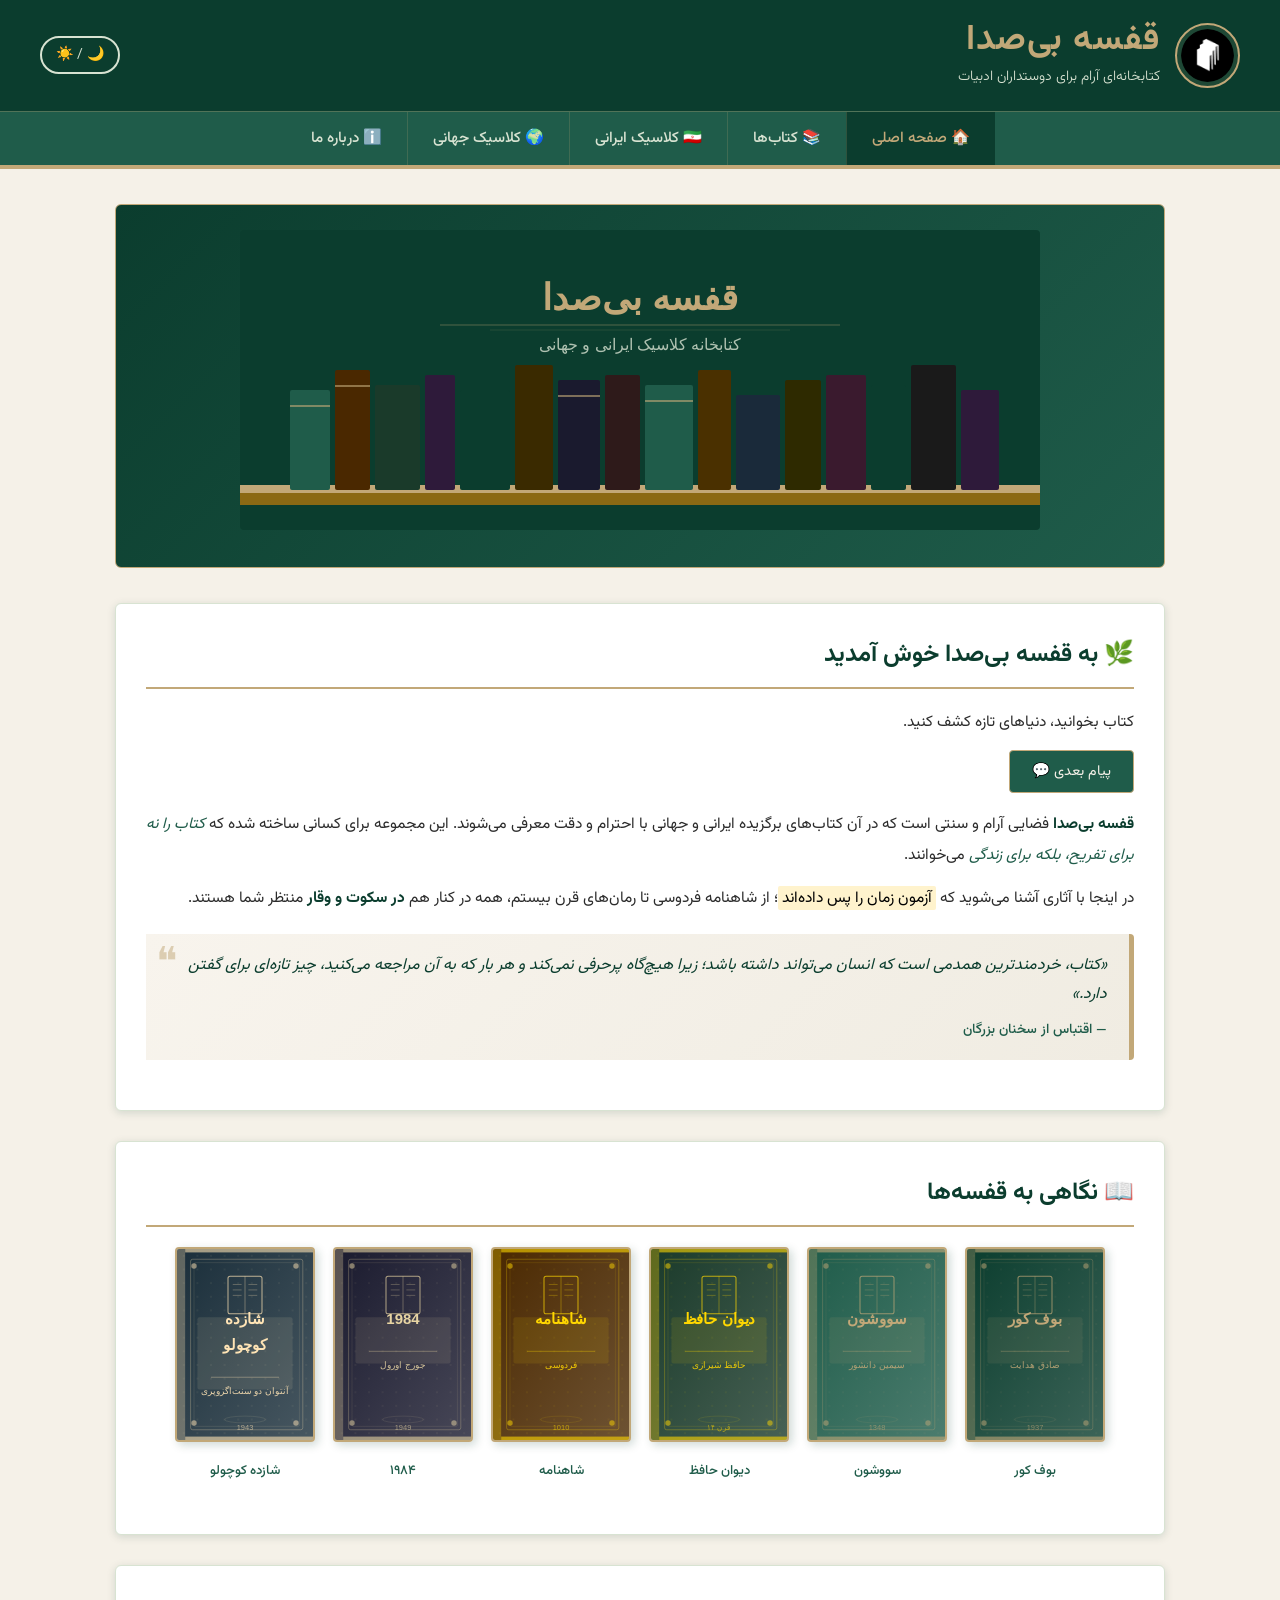
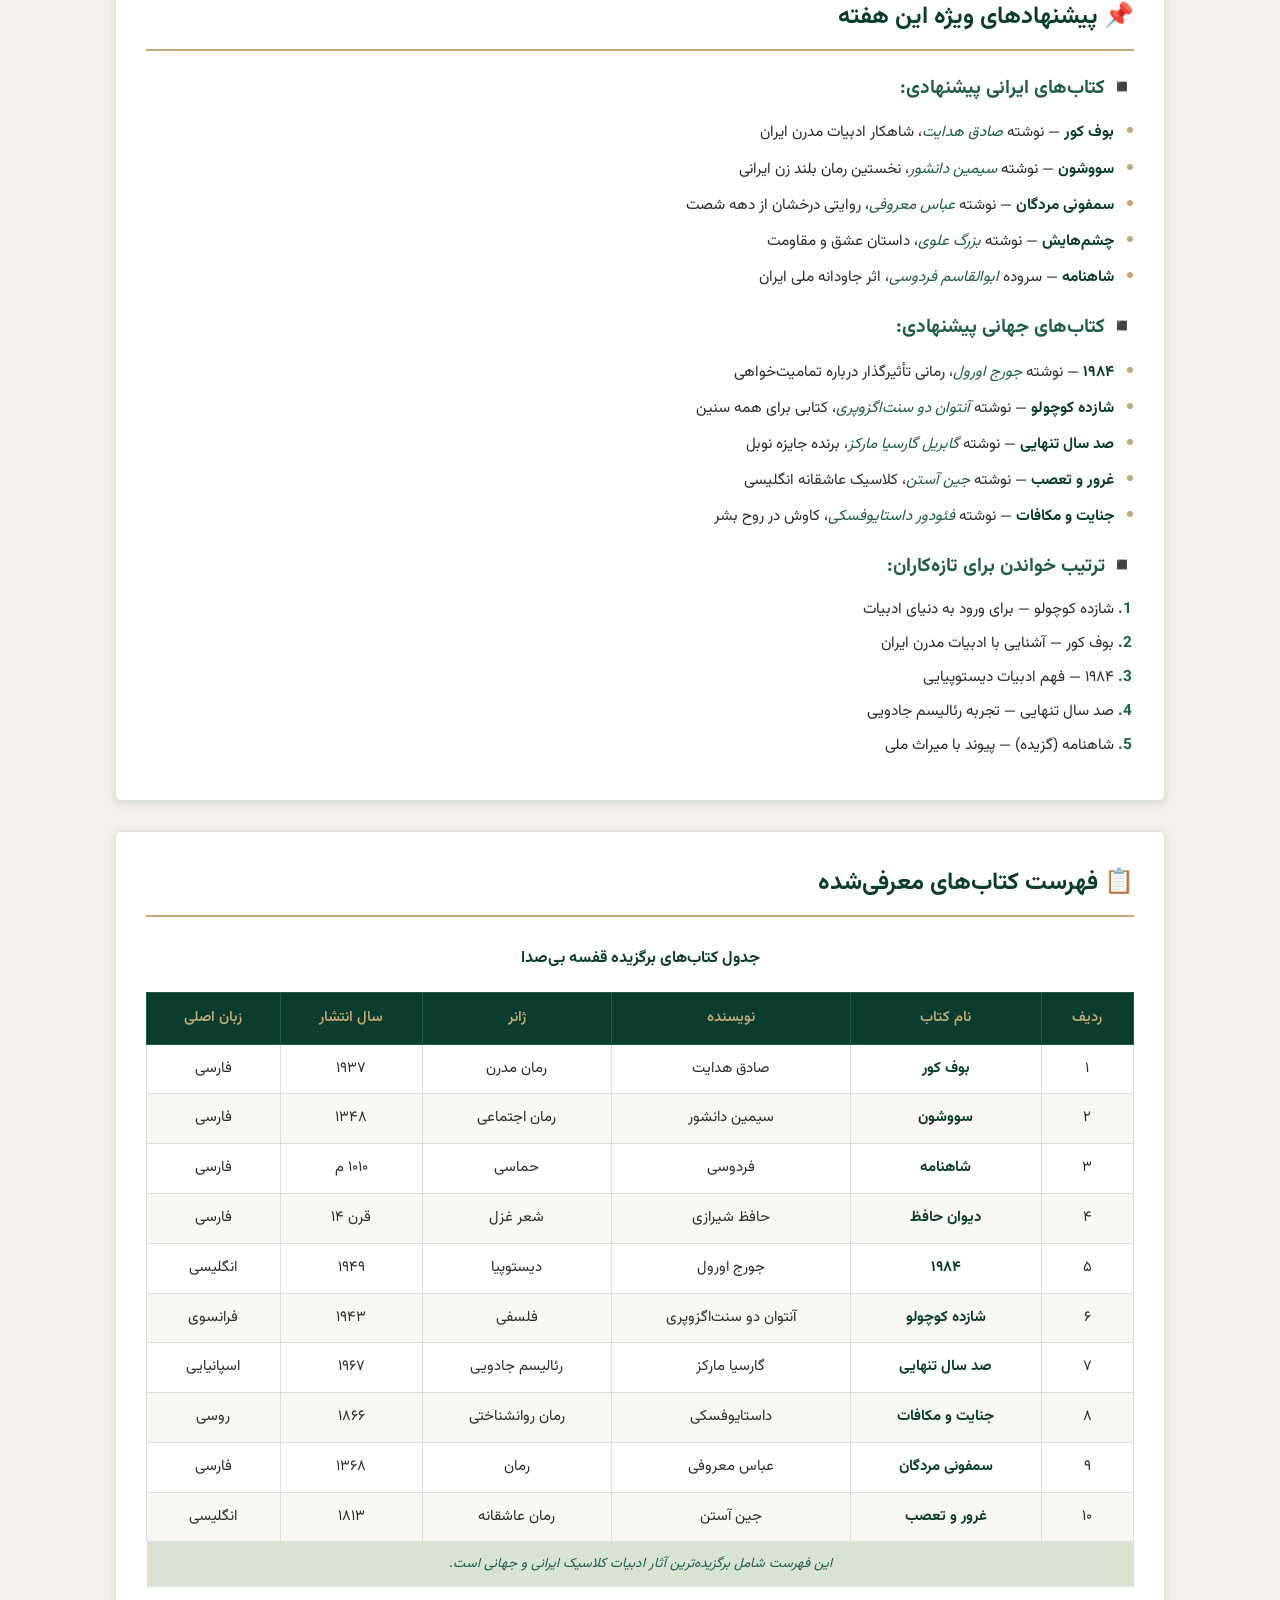
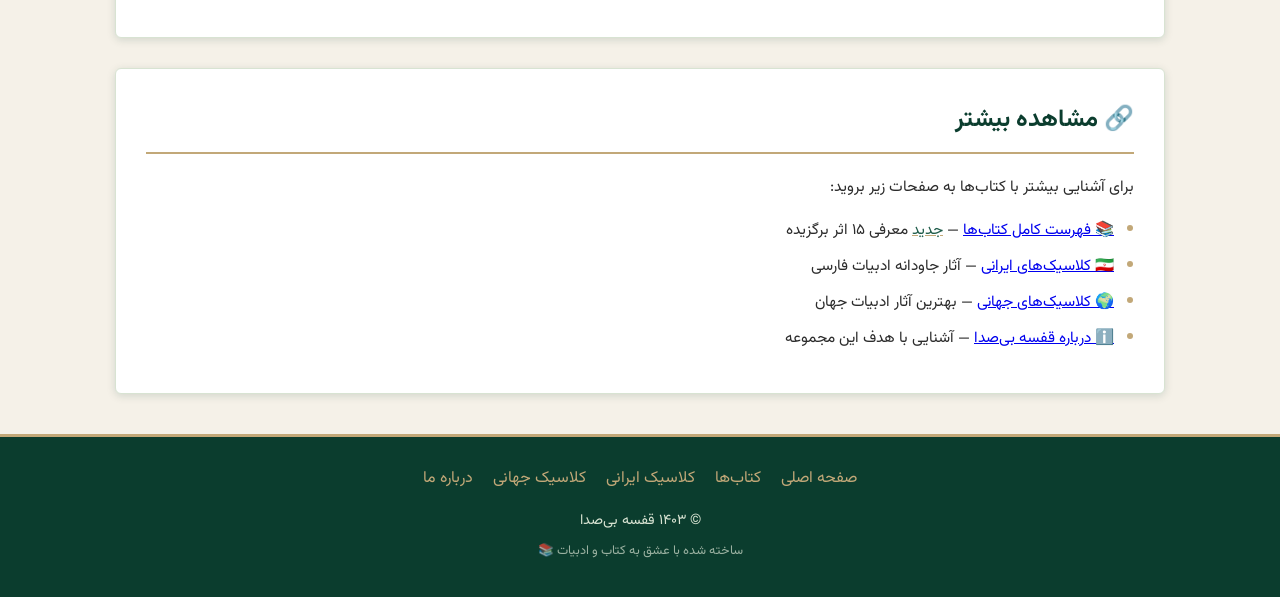
==== index.html @ 4849e629 "Add files via upload" ====
<!DOCTYPE html>
<html lang="fa" dir="rtl">
<head>
    <meta charset="UTF-8">
    <meta name="viewport" content="width=device-width, initial-scale=1.0">
    <title>قفسه بی‌صدا - صفحه اصلی</title>
    <link rel="stylesheet" href="style.css">
</head>
<body>

<!-- ==================== هدر ==================== -->
<header>
    <div class="header-top">
        <a href="index.html" class="logo-area">
            <img src="images/library_main.png" alt="لوگو قفسه بی‌صدا" title="قفسه بی‌صدا" class="logo-img">
            <div class="site-title-area">
                <h1>قفسه بی‌صدا</h1>
                <p>کتابخانه‌ای آرام برای دوستداران ادبیات</p>
            </div>
        </a>
        <button class="theme-btn" onclick="toggleTheme()">🌙 / ☀️</button>
    </div>
    <nav>
        <ul>
            <li><a href="index.html" class="active">🏠 صفحه اصلی</a></li>
            <li><a href="books.html">📚 کتاب‌ها</a></li>
            <li><a href="iranian-classics.html">🇮🇷 کلاسیک ایرانی</a></li>
            <li><a href="world-classics.html">🌍 کلاسیک جهانی</a></li>
            <li><a href="about.html">ℹ️ درباره ما</a></li>
        </ul>
    </nav>
</header>

<!-- ==================== محتوای اصلی ==================== -->
<main>

    <!-- بنر کتابخانه -->
    <div class="page-banner">
        <img src="images/library_hero.svg" alt="قفسه‌های کتابخانه" title="قفسه بی‌صدا - کتابخانه کلاسیک">
    </div>

    <!-- خوش‌آمدگویی -->
    <div class="section">
        <h2>🌿 به قفسه بی‌صدا خوش آمدید</h2>

        <p id="welcome-msg" data-index="0">
            کتاب بخوانید، دنیاهای تازه کشف کنید.
        </p>
        <button class="btn-theme" onclick="changeWelcomeText()" style="margin-bottom:16px;">پیام بعدی 💬</button>

        <p>
            <strong>قفسه بی‌صدا</strong> فضایی آرام و سنتی است که در آن کتاب‌های برگزیده ایرانی و جهانی
            با احترام و دقت معرفی می‌شوند. این مجموعه برای کسانی ساخته شده که
            <em>کتاب را نه برای تفریح، بلکه برای زندگی</em> می‌خوانند.
        </p>
        <p>
            در اینجا با آثاری آشنا می‌شوید که <mark>آزمون زمان را پس داده‌اند</mark>؛
            از شاهنامه فردوسی تا رمان‌های قرن بیستم، همه در کنار هم
            <strong>در سکوت و وقار</strong> منتظر شما هستند.
        </p>

        <!-- نقل قول ادبی -->
        <blockquote>
            «کتاب، خردمندترین همدمی است که انسان می‌تواند داشته باشد؛
            زیرا هیچ‌گاه پرحرفی نمی‌کند و هر بار که به آن مراجعه می‌کنید،
            چیز تازه‌ای برای گفتن دارد.»
            <cite>— اقتباس از سخنان بزرگان</cite>
        </blockquote>
    </div>

    <!-- تصاویر نمایشی کتاب‌ها -->
    <div class="section">
        <h2>📖 نگاهی به قفسه‌ها</h2>
        <div class="books-showcase">
            <figure>
                <img src="images/buf_e_kur.svg" alt="بوف کور - صادق هدایت" title="بوف کور" class="img-book">
                <figcaption>بوف کور</figcaption>
            </figure>
            <figure>
                <img src="images/savushun.svg" alt="سووشون - سیمین دانشور" title="سووشون" class="img-book">
                <figcaption>سووشون</figcaption>
            </figure>
            <figure>
                <img src="images/divan_hafez.svg" alt="دیوان حافظ" title="دیوان حافظ" class="img-book">
                <figcaption>دیوان حافظ</figcaption>
            </figure>
            <figure>
                <img src="images/shahname.svg" alt="شاهنامه فردوسی" title="شاهنامه" class="img-book">
                <figcaption>شاهنامه</figcaption>
            </figure>
            <figure>
                <img src="images/book_1984.svg" alt="1984 - جورج اورول" title="1984" class="img-book">
                <figcaption>۱۹۸۴</figcaption>
            </figure>
            <figure>
                <img src="images/book_littleprince.svg" alt="شازده کوچولو" title="شازده کوچولو" class="img-book">
                <figcaption>شازده کوچولو</figcaption>
            </figure>
        </div>
    </div>

    <!-- لیست کتاب‌های پیشنهادی -->
    <div class="section">
        <h2>📌 پیشنهادهای ویژه این هفته</h2>

        <h3>◾ کتاب‌های ایرانی پیشنهادی:</h3>
        <ul class="styled-list">
            <li><strong>بوف کور</strong> — نوشته <em>صادق هدایت</em>، شاهکار ادبیات مدرن ایران</li>
            <li><strong>سووشون</strong> — نوشته <em>سیمین دانشور</em>، نخستین رمان بلند زن ایرانی</li>
            <li><strong>سمفونی مردگان</strong> — نوشته <em>عباس معروفی</em>، روایتی درخشان از دهه شصت</li>
            <li><strong>چشم‌هایش</strong> — نوشته <em>بزرگ علوی</em>، داستان عشق و مقاومت</li>
            <li><strong>شاهنامه</strong> — سروده <em>ابوالقاسم فردوسی</em>، اثر جاودانه ملی ایران</li>
        </ul>

        <h3>◾ کتاب‌های جهانی پیشنهادی:</h3>
        <ul class="styled-list">
            <li><strong>۱۹۸۴</strong> — نوشته <em>جورج اورول</em>، رمانی تأثیرگذار درباره تمامیت‌خواهی</li>
            <li><strong>شازده کوچولو</strong> — نوشته <em>آنتوان دو سنت‌اگزوپری</em>، کتابی برای همه سنین</li>
            <li><strong>صد سال تنهایی</strong> — نوشته <em>گابریل گارسیا مارکز</em>، برنده جایزه نوبل</li>
            <li><strong>غرور و تعصب</strong> — نوشته <em>جین آستن</em>، کلاسیک عاشقانه انگلیسی</li>
            <li><strong>جنایت و مکافات</strong> — نوشته <em>فئودور داستایوفسکی</em>، کاوش در روح بشر</li>
        </ul>

        <h3>◾ ترتیب خواندن برای تازه‌کاران:</h3>
        <ol class="styled-list">
            <li>شازده کوچولو — برای ورود به دنیای ادبیات</li>
            <li>بوف کور — آشنایی با ادبیات مدرن ایران</li>
            <li>۱۹۸۴ — فهم ادبیات دیستوپیایی</li>
            <li>صد سال تنهایی — تجربه رئالیسم جادویی</li>
            <li>شاهنامه (گزیده) — پیوند با میراث ملی</li>
        </ol>
    </div>

    <!-- جدول کتاب‌ها -->
    <div class="section">
        <h2>📋 فهرست کتاب‌های معرفی‌شده</h2>
        <div class="table-wrap">
            <table>
                <caption>جدول کتاب‌های برگزیده قفسه بی‌صدا</caption>
                <thead>
                    <tr>
                        <th>ردیف</th>
                        <th>نام کتاب</th>
                        <th>نویسنده</th>
                        <th>ژانر</th>
                        <th>سال انتشار</th>
                        <th>زبان اصلی</th>
                    </tr>
                </thead>
                <tbody>
                    <tr>
                        <td>۱</td>
                        <td><strong>بوف کور</strong></td>
                        <td>صادق هدایت</td>
                        <td>رمان مدرن</td>
                        <td>۱۹۳۷</td>
                        <td>فارسی</td>
                    </tr>
                    <tr>
                        <td>۲</td>
                        <td><strong>سووشون</strong></td>
                        <td>سیمین دانشور</td>
                        <td>رمان اجتماعی</td>
                        <td>۱۳۴۸</td>
                        <td>فارسی</td>
                    </tr>
                    <tr>
                        <td>۳</td>
                        <td><strong>شاهنامه</strong></td>
                        <td>فردوسی</td>
                        <td>حماسی</td>
                        <td>۱۰۱۰ م</td>
                        <td>فارسی</td>
                    </tr>
                    <tr>
                        <td>۴</td>
                        <td><strong>دیوان حافظ</strong></td>
                        <td>حافظ شیرازی</td>
                        <td>شعر غزل</td>
                        <td>قرن ۱۴</td>
                        <td>فارسی</td>
                    </tr>
                    <tr>
                        <td>۵</td>
                        <td><strong>۱۹۸۴</strong></td>
                        <td>جورج اورول</td>
                        <td>دیستوپیا</td>
                        <td>۱۹۴۹</td>
                        <td>انگلیسی</td>
                    </tr>
                    <tr>
                        <td>۶</td>
                        <td><strong>شازده کوچولو</strong></td>
                        <td>آنتوان دو سنت‌اگزوپری</td>
                        <td>فلسفی</td>
                        <td>۱۹۴۳</td>
                        <td>فرانسوی</td>
                    </tr>
                    <tr>
                        <td>۷</td>
                        <td><strong>صد سال تنهایی</strong></td>
                        <td>گارسیا مارکز</td>
                        <td>رئالیسم جادویی</td>
                        <td>۱۹۶۷</td>
                        <td>اسپانیایی</td>
                    </tr>
                    <tr>
                        <td>۸</td>
                        <td><strong>جنایت و مکافات</strong></td>
                        <td>داستایوفسکی</td>
                        <td>رمان روانشناختی</td>
                        <td>۱۸۶۶</td>
                        <td>روسی</td>
                    </tr>
                    <tr>
                        <td>۹</td>
                        <td><strong>سمفونی مردگان</strong></td>
                        <td>عباس معروفی</td>
                        <td>رمان</td>
                        <td>۱۳۶۸</td>
                        <td>فارسی</td>
                    </tr>
                    <tr>
                        <td>۱۰</td>
                        <td><strong>غرور و تعصب</strong></td>
                        <td>جین آستن</td>
                        <td>رمان عاشقانه</td>
                        <td>۱۸۱۳</td>
                        <td>انگلیسی</td>
                    </tr>
                </tbody>
                <tfoot>
                    <tr>
                        <td colspan="6">این فهرست شامل برگزیده‌ترین آثار ادبیات کلاسیک ایرانی و جهانی است.</td>
                    </tr>
                </tfoot>
            </table>
        </div>
    </div>

    <!-- لینک به صفحات دیگر -->
    <div class="section">
        <h2>🔗 مشاهده بیشتر</h2>
        <p>برای آشنایی بیشتر با کتاب‌ها به صفحات زیر بروید:</p>
        <ul class="styled-list">
            <li>
                <a href="books.html" title="مشاهده تمام کتاب‌ها">📚 فهرست کامل کتاب‌ها</a>
                — <ins>جدید</ins> معرفی ۱۵ اثر برگزیده
            </li>
            <li>
                <a href="iranian-classics.html" title="کلاسیک‌های ایرانی">🇮🇷 کلاسیک‌های ایرانی</a>
                — آثار جاودانه ادبیات فارسی
            </li>
            <li>
                <a href="world-classics.html" title="کلاسیک‌های جهانی">🌍 کلاسیک‌های جهانی</a>
                — بهترین آثار ادبیات جهان
            </li>
            <li>
                <a href="about.html" title="درباره سایت">ℹ️ درباره قفسه بی‌صدا</a>
                — آشنایی با هدف این مجموعه
            </li>
        </ul>
    </div>

</main>

<!-- ==================== فوتر ==================== -->
<footer>
    <ul class="footer-nav">
        <li><a href="index.html">صفحه اصلی</a></li>
        <li><a href="books.html">کتاب‌ها</a></li>
        <li><a href="iranian-classics.html">کلاسیک ایرانی</a></li>
        <li><a href="world-classics.html">کلاسیک جهانی</a></li>
        <li><a href="about.html">درباره ما</a></li>
    </ul>
    <p>© ۱۴۰۳ قفسه بی‌صدا</p>
    <p style="font-size:0.8rem; opacity:0.7; margin-top:5px;">ساخته شده با عشق به کتاب و ادبیات 📚</p>
</footer>

<script src="script.js"></script>
</body>
</html>
---- style.css ----
/* ==========================================
   قفسه بی‌صدا - استایل اصلی
   ========================================== */

/* فونت فارسی */
@import url('https://fonts.googleapis.com/css2?family=Vazirmatn:wght@300;400;500;700&display=swap');

/* متغیرهای رنگی */
:root {
    --color-dark-green: #0B3D2E;
    --color-medium-green: #1F5C4A;
    --color-light-green: #D8E3D2;
    --color-cream: #F5F1E8;
    --color-gold: #C2A878;
    --color-white: #FFFFFF;
    --color-text: #2C2C2C;
    --color-text-light: #5A5A5A;
    --shadow: 0 2px 8px rgba(11, 61, 46, 0.15);
}

/* ریست پایه */
* {
    margin: 0;
    padding: 0;
    box-sizing: border-box;
}

/* پایه صفحه */
body {
    font-family: 'Vazirmatn', 'IRANSans', Tahoma, sans-serif;
    background-color: var(--color-cream);
    color: var(--color-text);
    direction: rtl;
    text-align: right;
    line-height: 1.8;
    font-size: 16px;
}

/* ==========================================
   هدر
   ========================================== */

header {
    background-color: var(--color-dark-green);
    color: var(--color-white);
    padding: 0;
    border-bottom: 4px solid var(--color-gold);
}

.header-top {
    display: flex;
    align-items: center;
    justify-content: space-between;
    padding: 20px 40px;
    flex-wrap: wrap;
    gap: 15px;
}

.logo-area {
    display: flex;
    align-items: center;
    gap: 15px;
    text-decoration: none;
    color: inherit;
}

.logo-img {
    width: 65px;
    height: 65px;
    border-radius: 50%;
    border: 2px solid var(--color-gold);
    padding: 4px;
    background: rgba(194, 168, 120, 0.1);
}

.site-title-area h1 {
    font-family: 'Vazirmatn', serif;
    font-size: 2.2rem;
    color: var(--color-gold);
    font-weight: 700;
    letter-spacing: 1px;
    line-height: 1.2;
}

.site-title-area p {
    font-size: 0.88rem;
    color: var(--color-light-green);
    margin-top: 3px;
    font-weight: 300;
}

/* ==========================================
   ناوبری
   ========================================== */

nav {
    background-color: var(--color-medium-green);
    border-top: 1px solid rgba(194, 168, 120, 0.3);
}

nav ul {
    list-style: none;
    display: flex;
    justify-content: center;
    flex-wrap: wrap;
    padding: 0;
    margin: 0;
}

nav ul li a {
    display: block;
    color: var(--color-light-green);
    text-decoration: none;
    padding: 13px 25px;
    font-size: 0.95rem;
    font-weight: 500;
    transition: background-color 0.2s, color 0.2s;
    border-left: 1px solid rgba(194, 168, 120, 0.2);
}

nav ul li:last-child a {
    border-left: none;
}

nav ul li a:hover,
nav ul li a.active {
    background-color: var(--color-dark-green);
    color: var(--color-gold);
}

/* ==========================================
   محتوای اصلی
   ========================================== */

main {
    max-width: 1100px;
    margin: 35px auto;
    padding: 0 25px;
}

/* ==========================================
   بنر بالای صفحه
   ========================================== */

.page-banner {
    text-align: center;
    margin-bottom: 35px;
    padding: 25px;
    background: linear-gradient(135deg, var(--color-dark-green), var(--color-medium-green));
    border-radius: 6px;
    border: 1px solid var(--color-gold);
}

.page-banner img {
    max-width: 100%;
    border-radius: 4px;
}

.page-banner h2 {
    color: var(--color-gold);
    font-size: 1.9rem;
    margin-bottom: 8px;
}

.page-banner p {
    color: var(--color-light-green);
    font-size: 1rem;
}

/* ==========================================
   بخش‌های محتوا
   ========================================== */

.section {
    background-color: var(--color-white);
    border: 1px solid var(--color-light-green);
    border-radius: 6px;
    padding: 30px;
    margin-bottom: 30px;
    box-shadow: var(--shadow);
}

.section h2 {
    color: var(--color-dark-green);
    font-size: 1.5rem;
    margin-bottom: 18px;
    padding-bottom: 10px;
    border-bottom: 2px solid var(--color-gold);
}

.section h3 {
    color: var(--color-medium-green);
    font-size: 1.2rem;
    margin-bottom: 12px;
    margin-top: 20px;
}

.section p {
    color: var(--color-text);
    margin-bottom: 12px;
    font-size: 0.97rem;
    line-height: 2;
}

/* ==========================================
   تصاویر
   ========================================== */

.img-book {
    width: 140px;
    height: 195px;
    object-fit: cover;
    border: 2px solid var(--color-gold);
    border-radius: 4px;
    box-shadow: 3px 3px 10px rgba(11, 61, 46, 0.2);
    transition: transform 0.2s;
}

.img-book:hover {
    transform: translateY(-4px);
}

.img-library {
    width: 100%;
    border-radius: 5px;
    border: 2px solid var(--color-gold);
    margin-bottom: 15px;
}

.books-showcase {
    display: flex;
    flex-wrap: wrap;
    gap: 18px;
    justify-content: center;
    margin: 20px 0;
}

.books-showcase figure {
    text-align: center;
    width: 140px;
}

.books-showcase figcaption {
    font-size: 0.82rem;
    color: var(--color-medium-green);
    margin-top: 6px;
    font-weight: 500;
}

/* ==========================================
   نقل قول
   ========================================== */

blockquote {
    background: linear-gradient(135deg, #f8f4ed, #f0ece2);
    border-right: 5px solid var(--color-gold);
    border-left: none;
    padding: 18px 22px 18px 18px;
    margin: 20px 0;
    font-style: italic;
    color: var(--color-dark-green);
    border-radius: 0 4px 4px 0;
    position: relative;
}

blockquote::before {
    content: '❝';
    font-size: 2.5rem;
    color: var(--color-gold);
    opacity: 0.5;
    position: absolute;
    top: -5px;
    left: 10px;
    font-style: normal;
}

blockquote cite {
    display: block;
    margin-top: 8px;
    font-size: 0.85rem;
    color: var(--color-medium-green);
    font-style: normal;
    font-weight: 500;
}

q {
    color: var(--color-dark-green);
    font-style: italic;
    font-weight: 500;
}

q::before { content: '«'; }
q::after  { content: '»'; }

/* ==========================================
   لیست‌ها
   ========================================== */

.styled-list {
    padding-right: 20px;
    margin: 12px 0;
}

.styled-list li {
    margin-bottom: 8px;
    font-size: 0.96rem;
    line-height: 1.7;
    position: relative;
}

ul.styled-list li::marker {
    color: var(--color-gold);
    font-size: 1.1rem;
}

ol.styled-list li::marker {
    color: var(--color-medium-green);
    font-weight: 700;
}

/* ==========================================
   جداول
   ========================================== */

.table-wrap {
    overflow-x: auto;
    margin: 20px 0;
}

table {
    width: 100%;
    border-collapse: collapse;
    font-size: 0.93rem;
}

table caption {
    font-size: 1rem;
    font-weight: 700;
    color: var(--color-dark-green);
    margin-bottom: 10px;
    text-align: center;
    padding: 8px;
}

thead {
    background-color: var(--color-dark-green);
    color: var(--color-gold);
}

thead th {
    padding: 12px 16px;
    text-align: center;
    font-weight: 600;
    font-size: 0.92rem;
    border: 1px solid var(--color-medium-green);
}

tbody tr {
    background-color: var(--color-white);
    transition: background-color 0.15s;
}

tbody tr:nth-child(even) {
    background-color: #f9f7f2;
}

tbody tr:hover {
    background-color: var(--color-light-green);
}

tbody td {
    padding: 11px 16px;
    text-align: center;
    border: 1px solid #ddd;
    color: var(--color-text);
}

tfoot {
    background-color: var(--color-light-green);
}

tfoot td {
    padding: 10px 16px;
    font-size: 0.85rem;
    color: var(--color-medium-green);
    text-align: center;
    font-style: italic;
}

/* ==========================================
   کارت کتاب
   ========================================== */

.books-grid {
    display: grid;
    grid-template-columns: repeat(auto-fill, minmax(230px, 1fr));
    gap: 25px;
    margin: 20px 0;
}

.book-card {
    background: var(--color-white);
    border: 1px solid var(--color-light-green);
    border-radius: 6px;
    padding: 20px;
    text-align: center;
    box-shadow: var(--shadow);
    transition: transform 0.2s, box-shadow 0.2s;
}

.book-card:hover {
    transform: translateY(-5px);
    box-shadow: 0 6px 18px rgba(11, 61, 46, 0.2);
}

.book-card img {
    width: 110px;
    height: 155px;
    object-fit: cover;
    border: 2px solid var(--color-gold);
    border-radius: 3px;
    margin-bottom: 12px;
}

.book-card h3 {
    color: var(--color-dark-green);
    font-size: 1rem;
    margin-bottom: 5px;
    margin-top: 0;
}

.book-card .author {
    color: var(--color-medium-green);
    font-size: 0.85rem;
    margin-bottom: 8px;
    font-style: italic;
}

.book-card .desc {
    font-size: 0.83rem;
    color: var(--color-text-light);
    line-height: 1.7;
    text-align: right;
}

.book-card .genre {
    display: inline-block;
    background: var(--color-light-green);
    color: var(--color-dark-green);
    font-size: 0.75rem;
    padding: 2px 10px;
    border-radius: 10px;
    margin-top: 8px;
    font-weight: 500;
}

/* ==========================================
   تگ‌های متنی
   ========================================== */

strong { color: var(--color-dark-green); }
em { color: var(--color-medium-green); font-style: italic; }
mark { background-color: #fff3cd; padding: 0 4px; border-radius: 2px; }
del { color: #999; }
ins { text-decoration: underline; color: var(--color-medium-green); text-decoration-color: var(--color-gold); }
abbr { border-bottom: 1px dotted var(--color-gold); cursor: help; }

/* ==========================================
   فرم
   ========================================== */

.contact-form {
    max-width: 600px;
    margin: 0 auto;
}

.form-group {
    margin-bottom: 18px;
}

.form-group label {
    display: block;
    font-weight: 600;
    color: var(--color-dark-green);
    margin-bottom: 6px;
    font-size: 0.93rem;
}

.form-group input[type="text"],
.form-group input[type="email"],
.form-group select,
.form-group textarea {
    width: 100%;
    padding: 10px 14px;
    border: 1px solid #bbb;
    border-radius: 4px;
    font-family: 'Vazirmatn', Tahoma, sans-serif;
    font-size: 0.93rem;
    background: #fdfcf9;
    color: var(--color-text);
    direction: rtl;
    transition: border-color 0.2s;
}

.form-group input:focus,
.form-group select:focus,
.form-group textarea:focus {
    outline: none;
    border-color: var(--color-medium-green);
    box-shadow: 0 0 0 3px rgba(31, 92, 74, 0.1);
}

.form-group textarea {
    height: 130px;
    resize: vertical;
}

.btn-submit {
    background-color: var(--color-dark-green);
    color: var(--color-gold);
    padding: 12px 35px;
    border: 2px solid var(--color-gold);
    border-radius: 4px;
    font-family: 'Vazirmatn', Tahoma, sans-serif;
    font-size: 1rem;
    font-weight: 600;
    cursor: pointer;
    transition: background-color 0.2s, color 0.2s;
}

.btn-submit:hover {
    background-color: var(--color-gold);
    color: var(--color-dark-green);
}

/* ==========================================
   دکمه تغییر رنگ (JS)
   ========================================== */

.btn-theme {
    background-color: var(--color-medium-green);
    color: var(--color-cream);
    padding: 9px 22px;
    border: 1px solid var(--color-gold);
    border-radius: 4px;
    font-family: 'Vazirmatn', Tahoma, sans-serif;
    font-size: 0.9rem;
    cursor: pointer;
    transition: background-color 0.2s;
}

.btn-theme:hover {
    background-color: var(--color-gold);
    color: var(--color-dark-green);
}

/* ==========================================
   بخش ویژه کتاب ایرانی / جهانی
   ========================================== */

.book-detail {
    display: flex;
    gap: 22px;
    align-items: flex-start;
    padding: 22px 0;
    border-bottom: 1px solid var(--color-light-green);
}

.book-detail:last-child {
    border-bottom: none;
}

.book-detail img {
    width: 120px;
    height: 168px;
    flex-shrink: 0;
    border: 2px solid var(--color-gold);
    border-radius: 3px;
    box-shadow: 3px 3px 10px rgba(11, 61, 46, 0.2);
}

.book-detail-info {
    flex: 1;
}

.book-detail-info h3 {
    color: var(--color-dark-green);
    font-size: 1.2rem;
    margin-bottom: 5px;
    margin-top: 0;
}

.book-detail-info .meta {
    font-size: 0.85rem;
    color: var(--color-medium-green);
    margin-bottom: 10px;
}

/* ==========================================
   فوتر
   ========================================== */

footer {
    background-color: var(--color-dark-green);
    color: var(--color-light-green);
    text-align: center;
    padding: 28px 20px;
    border-top: 3px solid var(--color-gold);
    margin-top: 40px;
}

footer p {
    margin-bottom: 6px;
    font-size: 0.9rem;
}

footer a {
    color: var(--color-gold);
    text-decoration: none;
}

footer a:hover {
    text-decoration: underline;
}

.footer-nav {
    display: flex;
    justify-content: center;
    gap: 20px;
    flex-wrap: wrap;
    margin-bottom: 14px;
    list-style: none;
    padding: 0;
}

/* ==========================================
   ریسپانسیو
   ========================================== */

@media (max-width: 700px) {
    .header-top { padding: 15px 18px; }
    .site-title-area h1 { font-size: 1.6rem; }
    nav ul li a { padding: 10px 14px; font-size: 0.88rem; }
    main { padding: 0 14px; margin: 20px auto; }
    .books-grid { grid-template-columns: repeat(auto-fill, minmax(160px, 1fr)); gap: 15px; }
    .book-detail { flex-direction: column; align-items: center; }
    .book-detail img { width: 100px; height: 140px; }
    .section { padding: 18px; }
}
.dark {
    background-color: #1a1a1a;
    color: white;
}
.theme-btn {
    background: transparent;
    border: 2px solid #D8E3D2; /* کرم روشن هماهنگ با سبز زیتونی */
    color: #D8E3D2;
    padding: 6px 14px;
    border-radius: 20px;
    cursor: pointer;
    font-size: 14px;
    font-family: inherit;
    transition: 0.3s ease;
}

/* هاور */
.theme-btn:hover {
    background: #D8E3D2;
    color: #1F5C4A; /* سبز زیتونی */
    transform: scale(1.05);
}

/* حالت فعال (Dark Mode اگر خواستی) */
.dark .theme-btn {
    border-color: #C2A878;
    color: #C2A878;
}

.dark .theme-btn:hover {
    background: #C2A878;
    color: #0B3D2E;
}
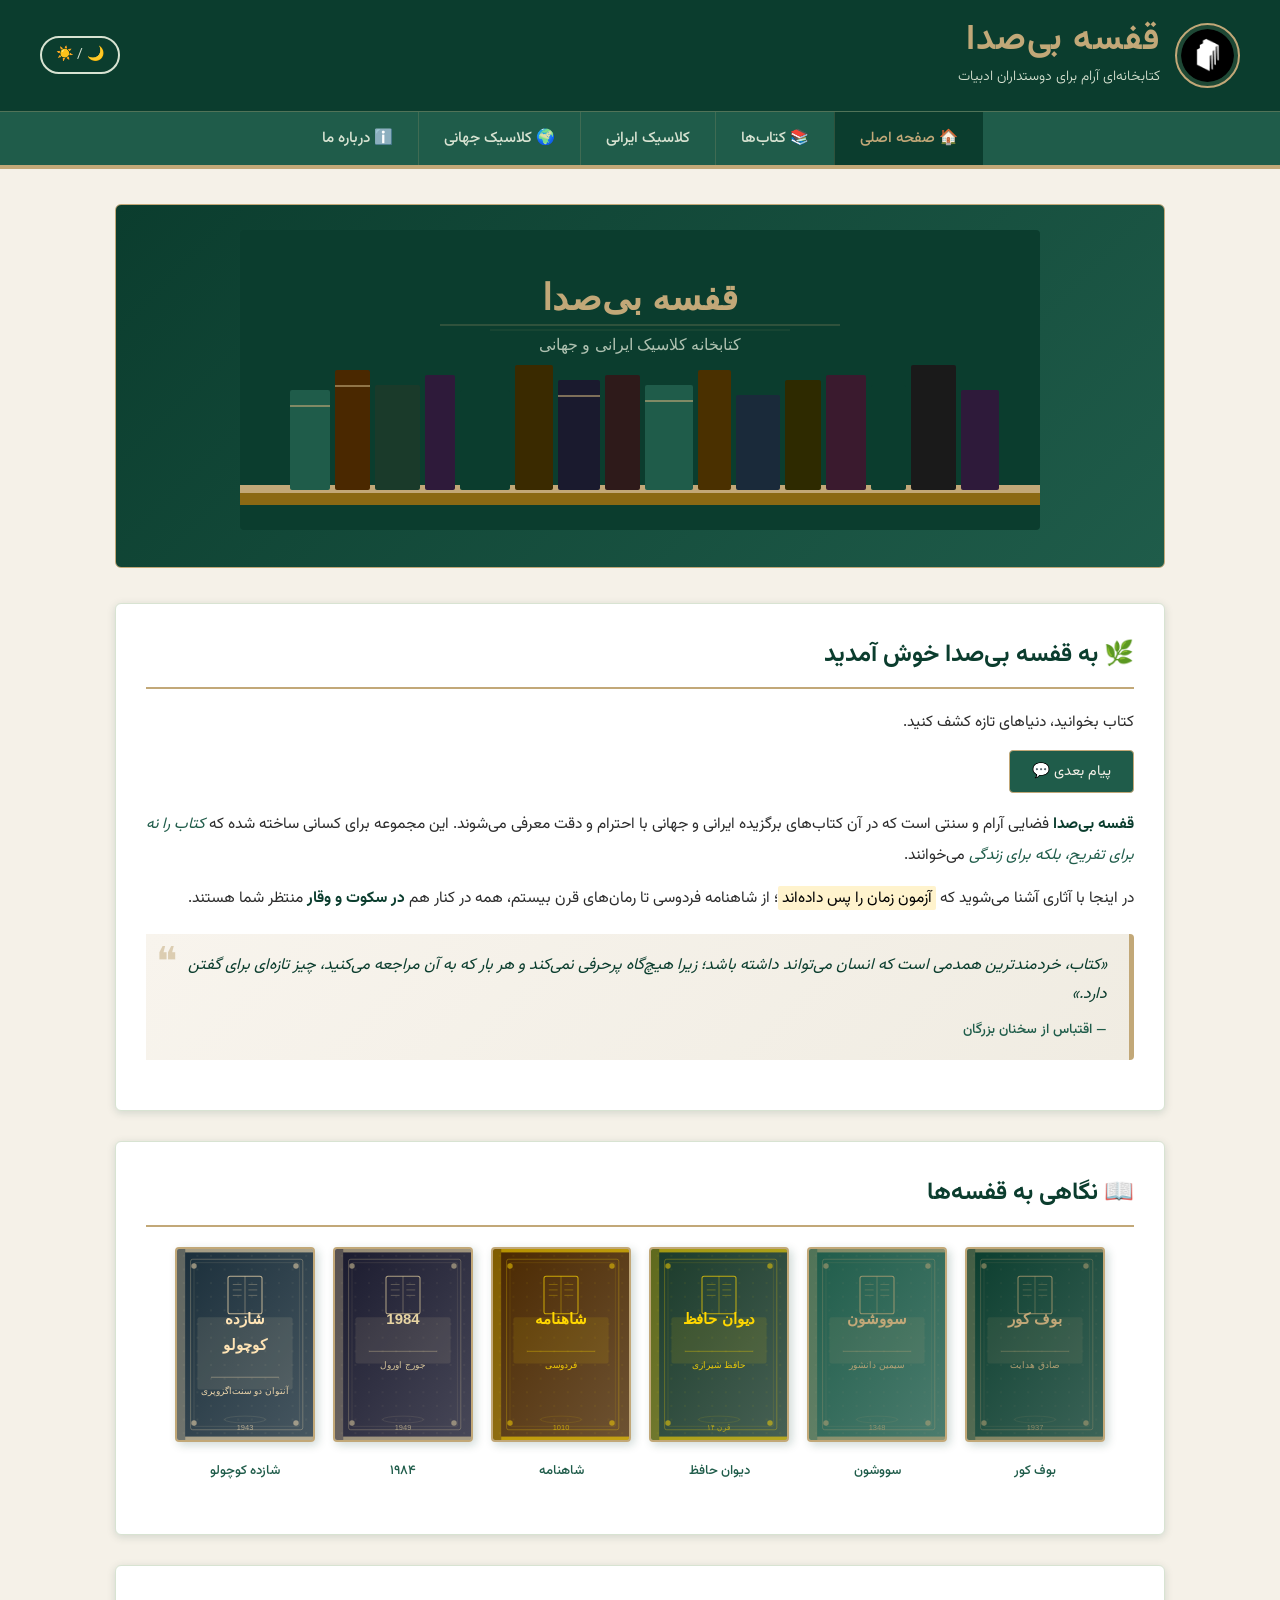
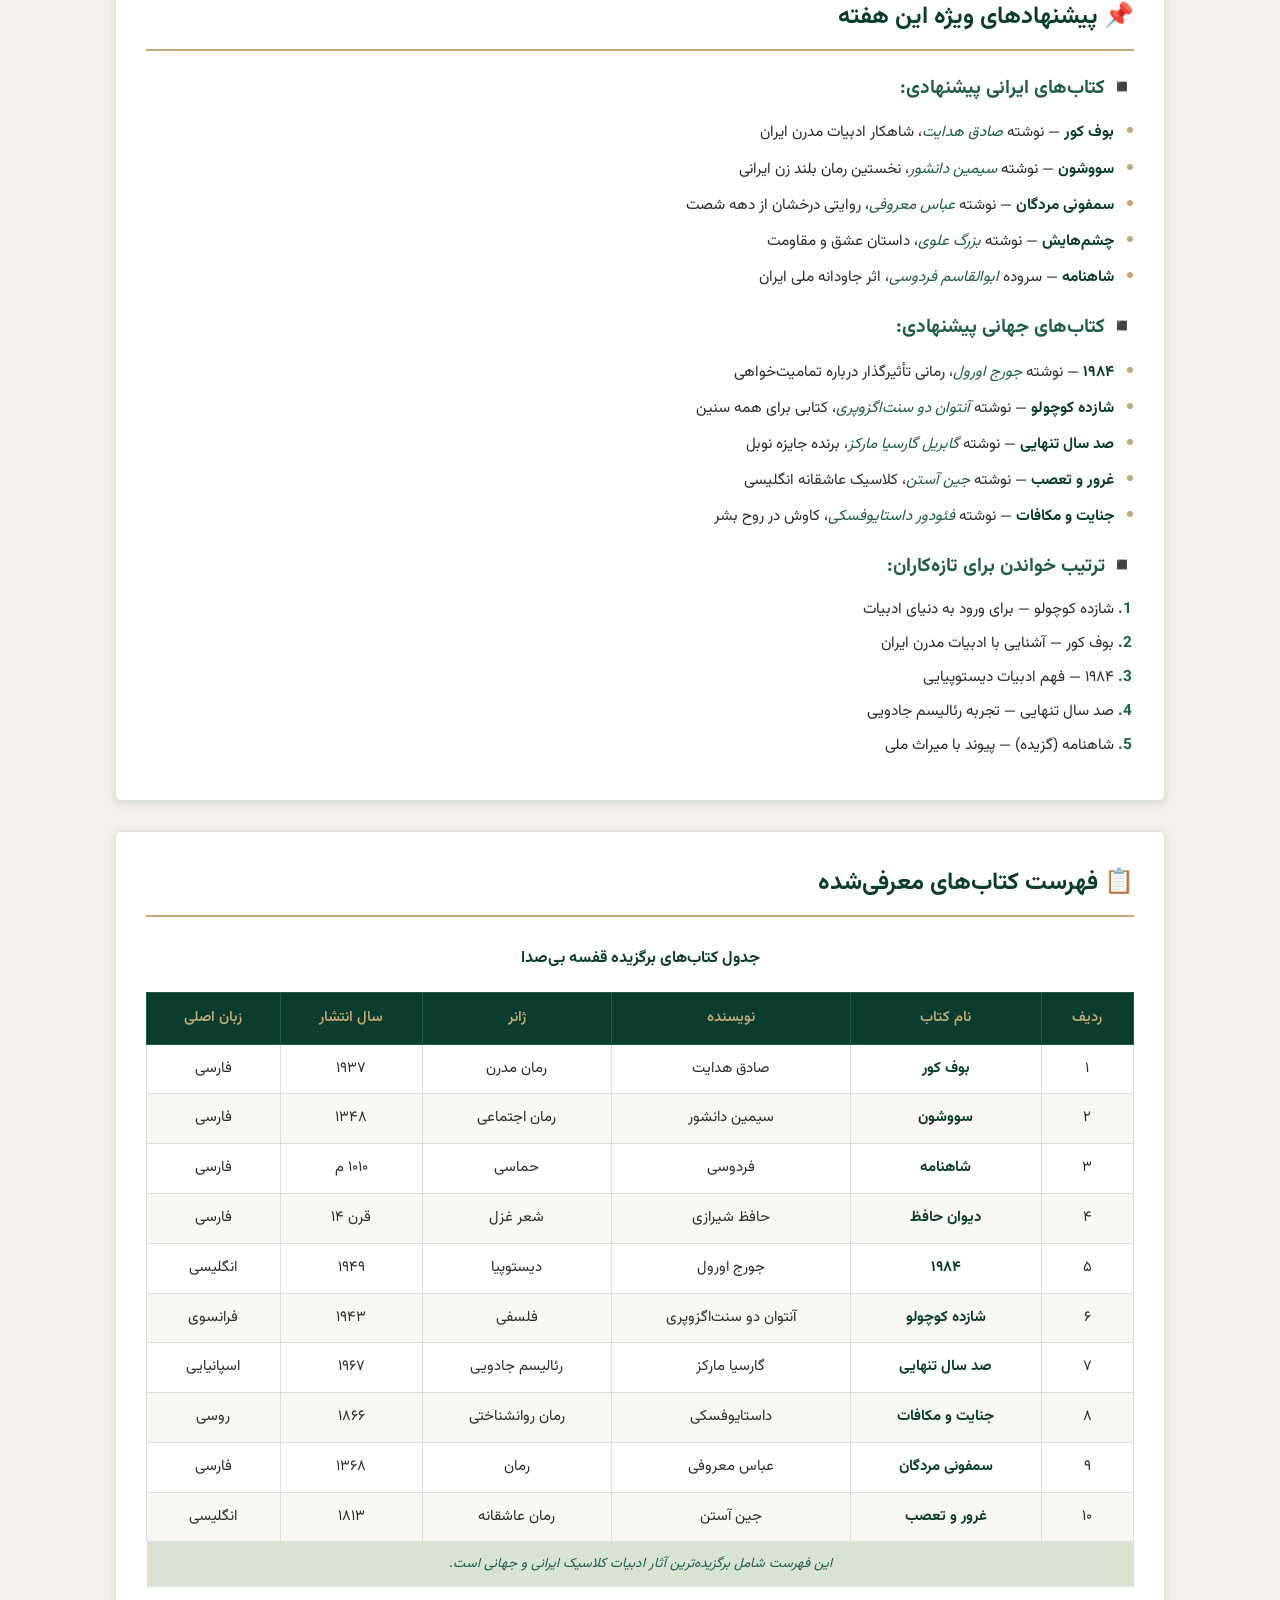
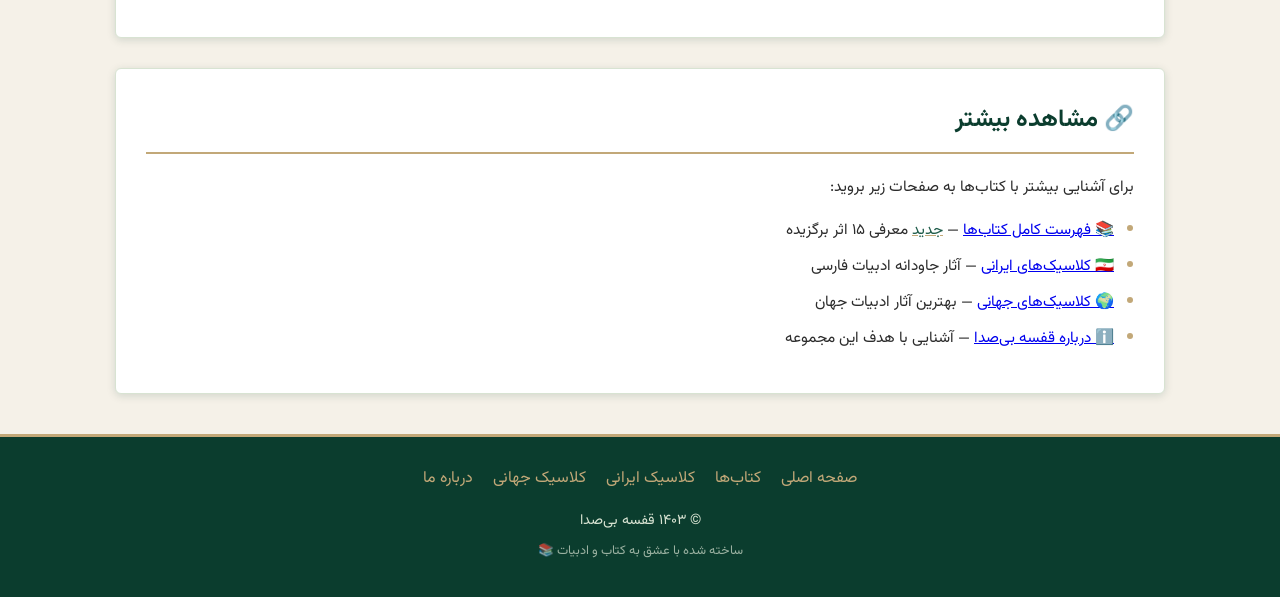
==== commit c0a56541: "Update index.html" ====
--- a/index.html
+++ b/index.html
@@ -24,7 +24,7 @@
         <ul>
             <li><a href="index.html" class="active">🏠 صفحه اصلی</a></li>
             <li><a href="books.html">📚 کتاب‌ها</a></li>
-            <li><a href="iranian-classics.html">🇮🇷 کلاسیک ایرانی</a></li>
+            <li><a href="iranian-classics.html">کلاسیک ایرانی</a></li>
             <li><a href="world-classics.html">🌍 کلاسیک جهانی</a></li>
             <li><a href="about.html">ℹ️ درباره ما</a></li>
         </ul>
